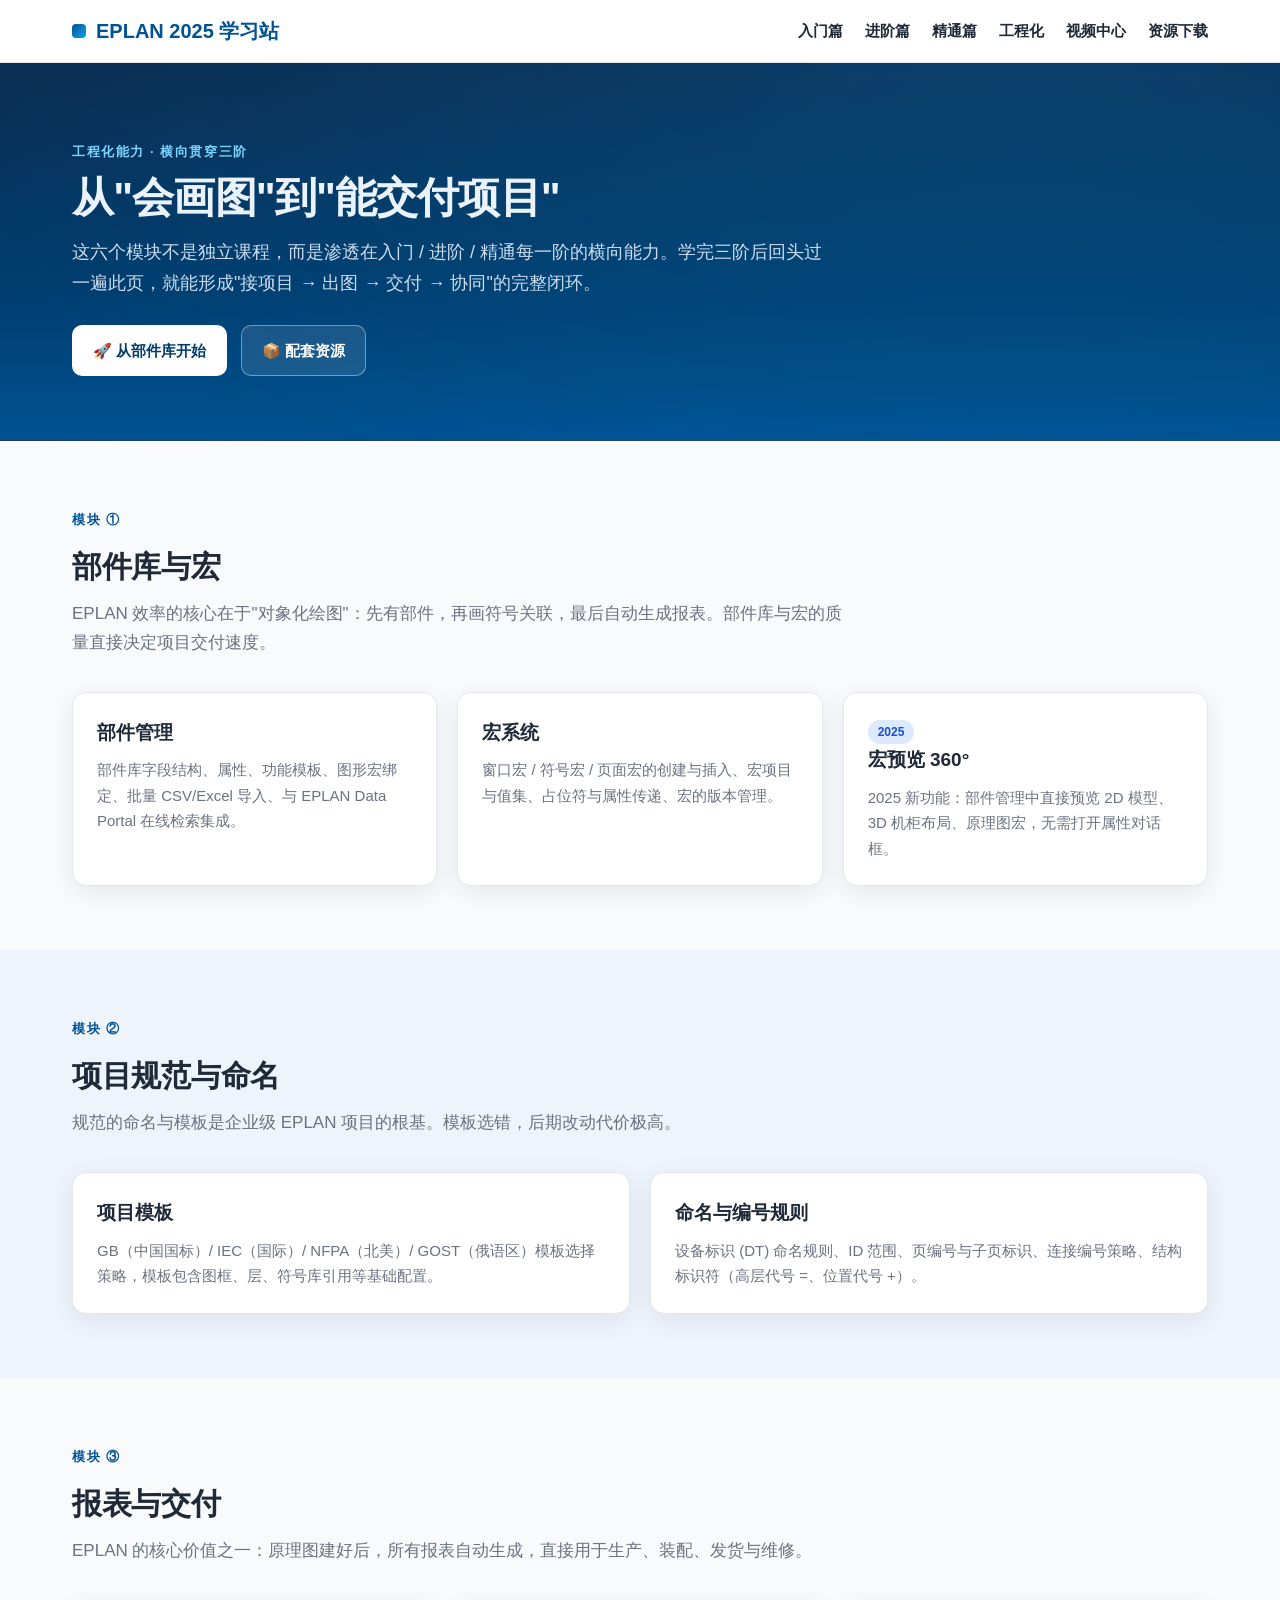
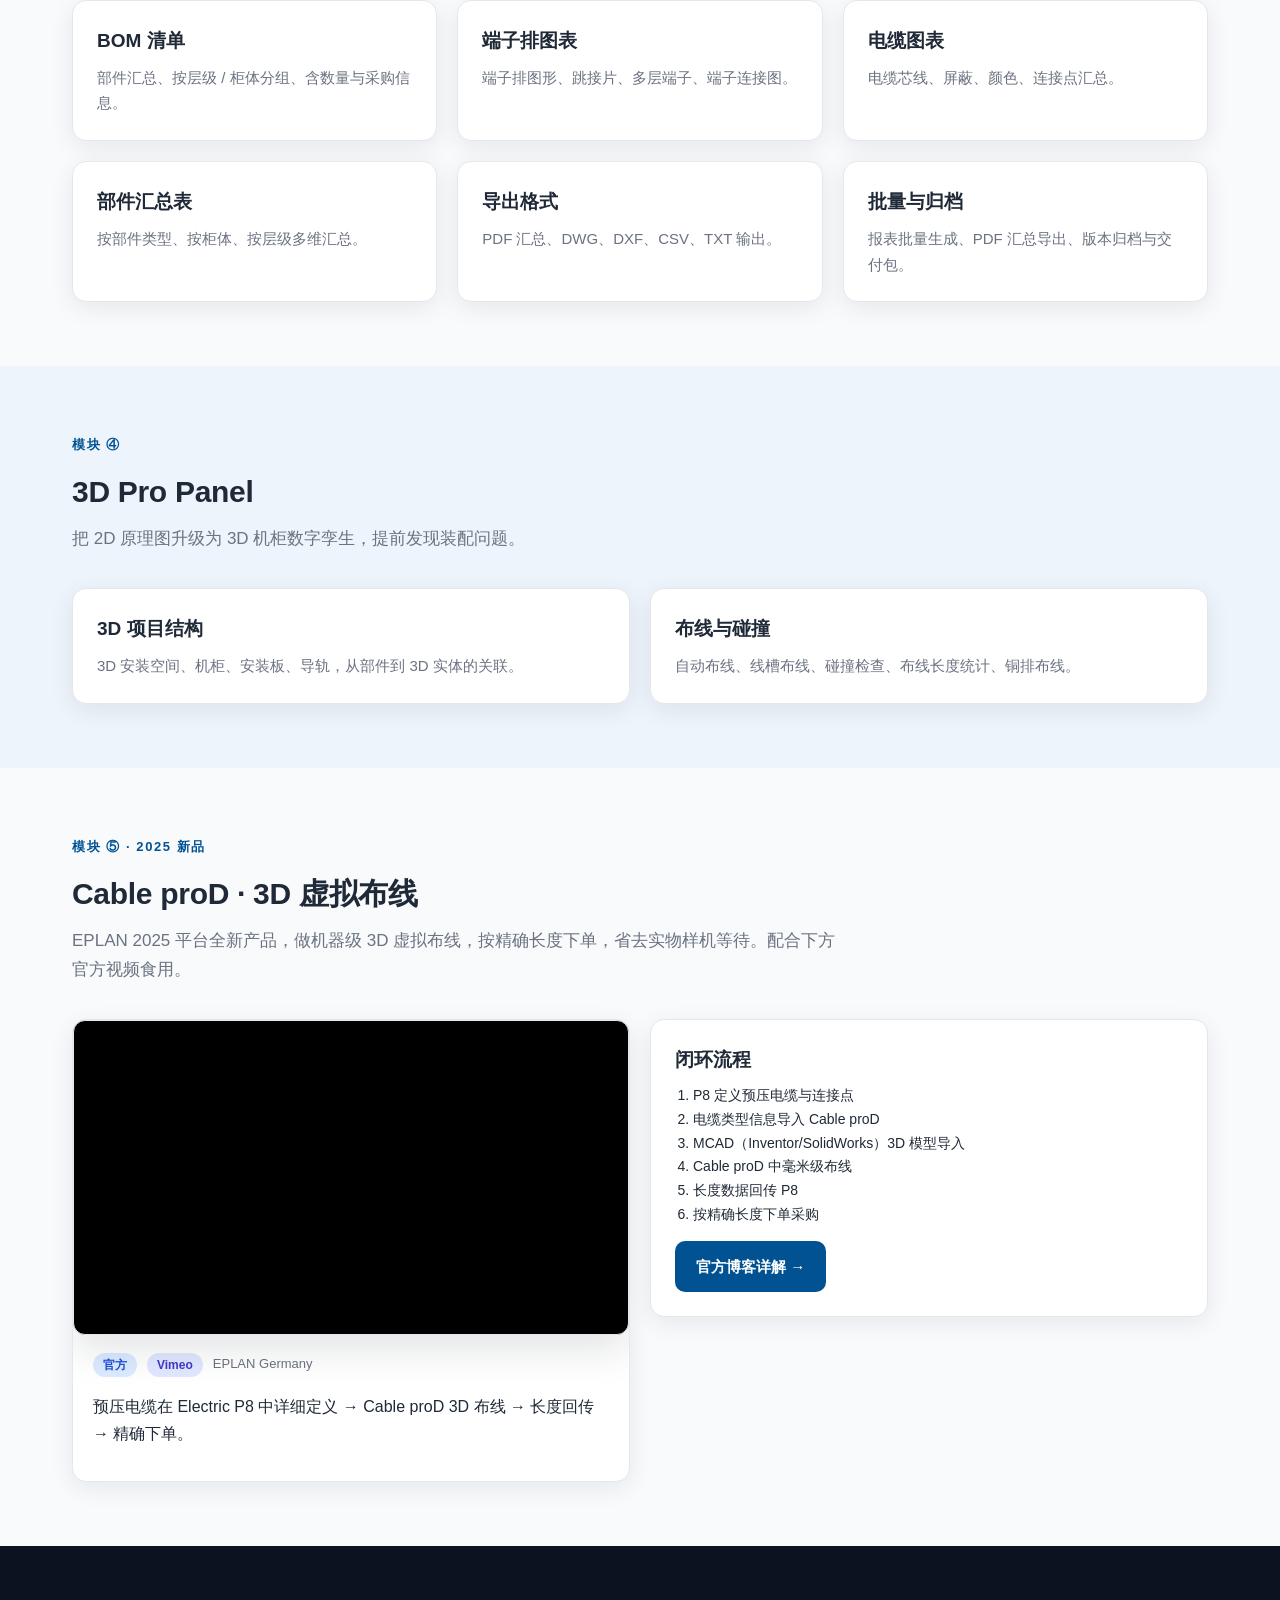
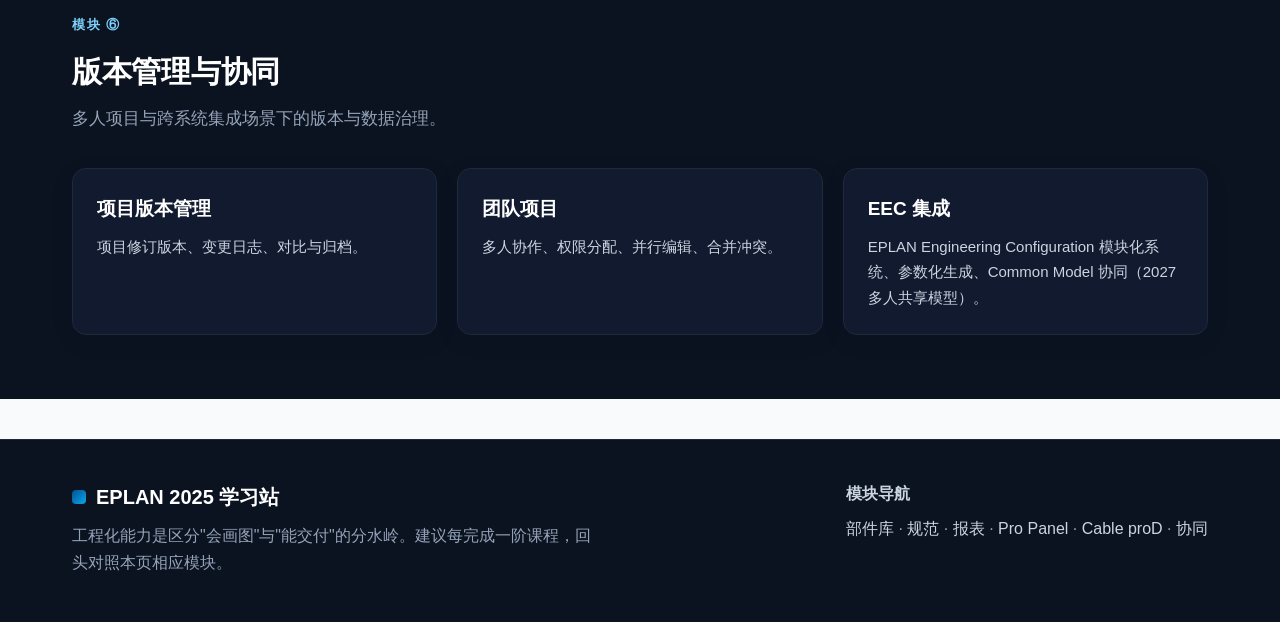
==== engineering/index.html @ db2e92e4 "init: EPLAN 2025 学习站 参照 tia-learn-site.onrender.com 范式构建的 EPLAN Electric P8 2025 静态学习站点，三阶主线(入门/进阶/精" ====
<!DOCTYPE html>
<html lang="zh-CN">
<head>
<meta charset="UTF-8">
<meta name="viewport" content="width=device-width, initial-scale=1.0">
<title>工程化能力 · EPLAN 2025 学习站</title>
<link rel="stylesheet" href="../css/style.css">
</head>
<body>

<header class="nav">
  <div class="nav-inner">
    <a class="brand" href="../index.html"><span class="dot"></span>EPLAN 2025 学习站</a>
    <nav class="nav-links">
      <a href="../courses/beginner.html">入门篇</a>
      <a href="../courses/intermediate.html">进阶篇</a>
      <a href="../courses/advanced.html">精通篇</a>
      <a href="index.html">工程化</a>
      <a href="../videos/index.html">视频中心</a>
      <a href="../resources/index.html">资源下载</a>
    </nav>
  </div>
</header>

<section class="hero">
  <div class="wrap">
    <span class="eyebrow" style="color:#7dd3fc">工程化能力 · 横向贯穿三阶</span>
    <h1>从"会画图"到"能交付项目"</h1>
    <p>这六个模块不是独立课程，而是渗透在入门 / 进阶 / 精通每一阶的横向能力。学完三阶后回头过一遍此页，就能形成"接项目 → 出图 → 交付 → 协同"的完整闭环。</p>
    <div class="cta">
      <a class="btn btn-primary" href="#parts">🚀 从部件库开始</a>
      <a class="btn btn-ghost" href="../resources/index.html">📦 配套资源</a>
    </div>
  </div>
</section>

<main>

  <section class="section" id="parts">
    <div class="wrap">
      <span class="eyebrow">模块 ①</span>
      <h2>部件库与宏</h2>
      <p class="lead">EPLAN 效率的核心在于"对象化绘图"：先有部件，再画符号关联，最后自动生成报表。部件库与宏的质量直接决定项目交付速度。</p>
      <div class="grid g3">
        <div class="card">
          <h3>部件管理</h3>
          <p>部件库字段结构、属性、功能模板、图形宏绑定、批量 CSV/Excel 导入、与 EPLAN Data Portal 在线检索集成。</p>
        </div>
        <div class="card">
          <h3>宏系统</h3>
          <p>窗口宏 / 符号宏 / 页面宏的创建与插入、宏项目与值集、占位符与属性传递、宏的版本管理。</p>
        </div>
        <div class="card">
          <span class="badge official">2025</span>
          <h3>宏预览 360°</h3>
          <p>2025 新功能：部件管理中直接预览 2D 模型、3D 机柜布局、原理图宏，无需打开属性对话框。</p>
        </div>
      </div>
    </div>
  </section>

  <section class="section" id="spec" style="background:#eef4fb">
    <div class="wrap">
      <span class="eyebrow">模块 ②</span>
      <h2>项目规范与命名</h2>
      <p class="lead">规范的命名与模板是企业级 EPLAN 项目的根基。模板选错，后期改动代价极高。</p>
      <div class="grid g2">
        <div class="card">
          <h3>项目模板</h3>
          <p>GB（中国国标）/ IEC（国际）/ NFPA（北美）/ GOST（俄语区）模板选择策略，模板包含图框、层、符号库引用等基础配置。</p>
        </div>
        <div class="card">
          <h3>命名与编号规则</h3>
          <p>设备标识 (DT) 命名规则、ID 范围、页编号与子页标识、连接编号策略、结构标识符（高层代号 =、位置代号 +）。</p>
        </div>
      </div>
    </div>
  </section>

  <section class="section" id="report">
    <div class="wrap">
      <span class="eyebrow">模块 ③</span>
      <h2>报表与交付</h2>
      <p class="lead">EPLAN 的核心价值之一：原理图建好后，所有报表自动生成，直接用于生产、装配、发货与维修。</p>
      <div class="grid g3">
        <div class="card"><h3>BOM 清单</h3><p>部件汇总、按层级 / 柜体分组、含数量与采购信息。</p></div>
        <div class="card"><h3>端子排图表</h3><p>端子排图形、跳接片、多层端子、端子连接图。</p></div>
        <div class="card"><h3>电缆图表</h3><p>电缆芯线、屏蔽、颜色、连接点汇总。</p></div>
        <div class="card"><h3>部件汇总表</h3><p>按部件类型、按柜体、按层级多维汇总。</p></div>
        <div class="card"><h3>导出格式</h3><p>PDF 汇总、DWG、DXF、CSV、TXT 输出。</p></div>
        <div class="card"><h3>批量与归档</h3><p>报表批量生成、PDF 汇总导出、版本归档与交付包。</p></div>
      </div>
    </div>
  </section>

  <section class="section" id="propanel" style="background:#eef4fb">
    <div class="wrap">
      <span class="eyebrow">模块 ④</span>
      <h2>3D Pro Panel</h2>
      <p class="lead">把 2D 原理图升级为 3D 机柜数字孪生，提前发现装配问题。</p>
      <div class="grid g2">
        <div class="card"><h3>3D 项目结构</h3><p>3D 安装空间、机柜、安装板、导轨，从部件到 3D 实体的关联。</p></div>
        <div class="card"><h3>布线与碰撞</h3><p>自动布线、线槽布线、碰撞检查、布线长度统计、铜排布线。</p></div>
      </div>
    </div>
  </section>

  <section class="section" id="cable">
    <div class="wrap">
      <span class="eyebrow">模块 ⑤ · 2025 新品</span>
      <h2>Cable proD · 3D 虚拟布线</h2>
      <p class="lead">EPLAN 2025 平台全新产品，做机器级 3D 虚拟布线，按精确长度下单，省去实物样机等待。配合下方官方视频食用。</p>
      <div class="grid g2" style="grid-template-columns:1fr 1fr;align-items:start">
        <div class="video-card">
          <div class="video-frame">
            <iframe src="https://player.vimeo.com/video/1012789721?dnt=1"
              title="EPLAN 2025 预压电缆"
              allow="autoplay; fullscreen; picture-in-picture; encrypted-media"
              allowfullscreen></iframe>
          </div>
          <div class="body">
            <div class="meta">
              <span class="badge official">官方</span>
              <span class="badge vimeo">Vimeo</span>
              <span>EPLAN Germany</span>
            </div>
            <p>预压电缆在 Electric P8 中详细定义 → Cable proD 3D 布线 → 长度回传 → 精确下单。</p>
          </div>
        </div>
        <div class="card">
          <h3>闭环流程</h3>
          <ol style="margin:8px 0 0;padding-left:18px;font-size:14px">
            <li>P8 定义预压电缆与连接点</li>
            <li>电缆类型信息导入 Cable proD</li>
            <li>MCAD（Inventor/SolidWorks）3D 模型导入</li>
            <li>Cable proD 中毫米级布线</li>
            <li>长度数据回传 P8</li>
            <li>按精确长度下单采购</li>
          </ol>
          <p style="margin-top:14px"><a class="btn btn-brand" href="https://www.eplan.com/de-de/blog/software/whats-new-eplan-plattform-2025-clever-verbinden-und-verkabeln" target="_blank">官方博客详解 →</a></p>
        </div>
      </div>
    </div>
  </section>

  <section class="section" id="vcs" style="background:#0b1220;color:#e2e8f0">
    <div class="wrap">
      <span class="eyebrow" style="color:#7dd3fc">模块 ⑥</span>
      <h2 style="color:#fff">版本管理与协同</h2>
      <p class="lead" style="color:#94a3b8">多人项目与跨系统集成场景下的版本与数据治理。</p>
      <div class="grid g3">
        <div class="card" style="background:#111a2e;border-color:#1f2937"><h3 style="color:#fff">项目版本管理</h3><p style="color:#cbd5e1">项目修订版本、变更日志、对比与归档。</p></div>
        <div class="card" style="background:#111a2e;border-color:#1f2937"><h3 style="color:#fff">团队项目</h3><p style="color:#cbd5e1">多人协作、权限分配、并行编辑、合并冲突。</p></div>
        <div class="card" style="background:#111a2e;border-color:#1f2937"><h3 style="color:#fff">EEC 集成</h3><p style="color:#cbd5e1">EPLAN Engineering Configuration 模块化系统、参数化生成、Common Model 协同（2027 多人共享模型）。</p></div>
      </div>
    </div>
  </section>

</main>

<footer class="footer">
  <div class="wrap">
    <div>
      <a class="brand" href="../index.html" style="color:#fff"><span class="dot"></span>EPLAN 2025 学习站</a>
      <p style="margin-top:8px;max-width:520px">工程化能力是区分"会画图"与"能交付"的分水岭。建议每完成一阶课程，回头对照本页相应模块。</p>
    </div>
    <div>
      <p style="margin:0 0 8px;font-weight:700;color:#cbd5e1">模块导航</p>
      <p style="margin:0"><a href="#parts">部件库</a> · <a href="#spec">规范</a> · <a href="#report">报表</a> · <a href="#propanel">Pro Panel</a> · <a href="#cable">Cable proD</a> · <a href="#vcs">协同</a></p>
    </div>
  </div>
</footer>

</body>
</html>
---- css/style.css ----
/* EPLAN 2025 学习站 · 统一样式 */
:root{
  --brand:#005293;        /* EPLAN 品牌蓝 */
  --brand-dark:#003d6e;
  --ink:#1f2937;          /* 工程灰 */
  --muted:#6b7280;
  --line:#e5e7eb;
  --bg:#f8fafc;
  --card:#ffffff;
  --accent:#0ea5e9;
  --配套:#16a34a;          /* 配套标记绿 */
  --配套-bg:#dcfce7;
  --warn:#d97706;
  --radius:14px;
  --shadow:0 6px 24px rgba(15,23,42,.08);
  --shadow-lg:0 14px 40px rgba(15,23,42,.12);
}
*{box-sizing:border-box}
html{scroll-behavior:smooth}
body{
  margin:0;
  font-family:"PingFang SC","Microsoft YaHei","Segoe UI",Roboto,-apple-system,BlinkMacSystemFont,sans-serif;
  color:var(--ink);
  background:var(--bg);
  line-height:1.7;
  -webkit-font-smoothing:antialiased;
}
a{color:var(--brand);text-decoration:none}
a:hover{color:var(--brand-dark);text-decoration:underline}
img{max-width:100%;display:block}
code,pre,.mono{font-family:"JetBrains Mono","Consolas","Courier New",monospace}

/* 顶部导航 */
.nav{
  position:sticky;top:0;z-index:50;
  background:rgba(255,255,255,.92);
  backdrop-filter:saturate(180%) blur(10px);
  border-bottom:1px solid var(--line);
}
.nav-inner{
  max-width:1180px;margin:0 auto;padding:14px 22px;
  display:flex;align-items:center;gap:26px;
}
.brand{display:flex;align-items:center;gap:10px;font-weight:800;font-size:20px;color:var(--brand)}
.brand .dot{width:14px;height:14px;border-radius:4px;background:linear-gradient(135deg,var(--brand),var(--accent))}
.nav-links{display:flex;gap:22px;margin-left:auto;flex-wrap:wrap}
.nav-links a{color:var(--ink);font-weight:600;font-size:15px}
.nav-links a:hover{color:var(--brand);text-decoration:none}

/* 通用容器 */
.wrap{max-width:1180px;margin:0 auto;padding:0 22px}
.section{padding:64px 0}
.section h2{font-size:30px;margin:0 0 8px;letter-spacing:-.01em}
.section .lead{color:var(--muted);font-size:17px;margin:0 0 34px;max-width:780px}
.eyebrow{display:inline-block;color:var(--brand);font-weight:700;letter-spacing:.12em;font-size:13px;text-transform:uppercase;margin-bottom:10px}

/* Hero */
.hero{
  background:
    radial-gradient(1200px 500px at 80% -10%,rgba(14,165,233,.18),transparent),
    linear-gradient(180deg,#0a2a4f 0%,var(--brand-dark) 60%,var(--brand) 100%);
  color:#eaf2fb;
  padding:74px 0 64px;
  border-bottom:1px solid rgba(255,255,255,.08);
}
.hero h1{font-size:42px;line-height:1.2;margin:0 0 14px;max-width:880px;letter-spacing:-.02em}
.hero p{font-size:18px;color:#cdddf0;margin:0 0 26px;max-width:760px}
.hero .cta{display:flex;gap:14px;flex-wrap:wrap}
.btn{
  display:inline-flex;align-items:center;gap:8px;
  padding:12px 20px;border-radius:10px;font-weight:700;font-size:15px;
  border:1px solid transparent;cursor:pointer;text-decoration:none;
  transition:transform .15s,box-shadow .15s;
}
.btn:hover{text-decoration:none;transform:translateY(-1px)}
.btn-primary{background:#fff;color:var(--brand-dark)}
.btn-primary:hover{box-shadow:0 10px 24px rgba(0,0,0,.25)}
.btn-ghost{background:rgba(255,255,255,.1);color:#fff;border-color:rgba(255,255,255,.4)}
.btn-ghost:hover{background:rgba(255,255,255,.18)}
.btn-brand{background:var(--brand);color:#fff}
.btn-brand:hover{background:var(--brand-dark)}

/* 统计条 */
.stats{display:flex;gap:34px;flex-wrap:wrap;margin-top:34px}
.stats .num{font-size:30px;font-weight:800;color:#fff}
.stats .lbl{font-size:13px;color:#bcd2ea}

/* 卡片网格 */
.grid{display:grid;gap:20px}
.g3{grid-template-columns:repeat(3,1fr)}
.g2{grid-template-columns:repeat(2,1fr)}
.card{
  background:var(--card);border:1px solid var(--line);border-radius:var(--radius);
  padding:24px;box-shadow:var(--shadow);transition:transform .18s,box-shadow .18s;
}
.card:hover{transform:translateY(-3px);box-shadow:var(--shadow-lg)}
.card h3{margin:0 0 8px;font-size:19px}
.card p{margin:0;color:var(--muted);font-size:15px}
.card .tag{display:inline-block;font-size:12px;font-weight:700;color:var(--配套);background:var(--配套-bg);padding:2px 10px;border-radius:999px;margin-bottom:10px}
.card .num-badge{display:inline-flex;align-items:center;justify-content:center;width:34px;height:34px;border-radius:9px;background:var(--brand);color:#fff;font-weight:800;margin-bottom:12px}

/* 三阶主线 */
.stage{
  border-left:4px solid var(--brand);padding:6px 0 6px 22px;margin-bottom:26px;
}
.stage .title{display:flex;align-items:center;gap:12px;flex-wrap:wrap}
.stage h3{margin:0;font-size:22px}
.stage .meta{color:var(--muted);font-size:14px}
.stage ul{margin:12px 0 0;padding-left:18px}
.stage li{margin:6px 0}
.stage .配套-mark{color:var(--配套);font-weight:700;font-size:13px}

/* 工程化能力横向模块 */
.eng-grid{display:grid;grid-template-columns:repeat(4,1fr);gap:16px}
.eng-card{
  background:var(--card);border:1px solid var(--line);border-radius:12px;padding:20px;text-align:center;
  transition:transform .15s,box-shadow .15s;
}
.eng-card:hover{transform:translateY(-2px);box-shadow:var(--shadow)}
.eng-card .ico{font-size:30px;margin-bottom:8px}
.eng-card h4{margin:6px 0 4px;font-size:15px}
.eng-card p{margin:0;font-size:13px;color:var(--muted)}

/* 视频区 */
.video-frame{
  position:relative;width:100%;padding-top:56.25%;border-radius:12px;overflow:hidden;
  background:#000;box-shadow:var(--shadow-lg);border:1px solid var(--line);
}
.video-frame iframe{position:absolute;inset:0;width:100%;height:100%;border:0}
.video-card{background:var(--card);border:1px solid var(--line);border-radius:var(--radius);overflow:hidden;box-shadow:var(--shadow)}
.video-card .body{padding:18px 20px}
.video-card h3{margin:0 0 6px;font-size:18px}
.video-card .meta{display:flex;gap:10px;flex-wrap:wrap;color:var(--muted);font-size:13px;margin-bottom:10px}
.badge{display:inline-block;font-size:12px;font-weight:700;padding:2px 10px;border-radius:999px}
.badge.official{background:#dbeafe;color:#1d4ed8}
.badge.bili{background:#ffe4e6;color:#be123c}
.badge.yt{background:#fee2e2;color:#b91c1c}
.badge.vimeo{background:#e0e7ff;color:#4338ca}
.badge.配套{background:var(--配套-bg);color:var(--配套)}

/* 章节时间戳列表 */
.chapters{margin-top:14px;border-top:1px dashed var(--line);padding-top:12px}
.chapters li{margin:6px 0;font-size:14px;color:var(--ink);cursor:pointer}
.chapters li:hover{color:var(--brand)}
.chapters .t{display:inline-block;width:60px;color:var(--muted);font-family:"JetBrains Mono",monospace;font-size:13px}

/* 播放列表 */
.playlist{display:flex;flex-direction:column;gap:10px}
.playlist .item{
  display:flex;gap:12px;padding:10px 12px;border:1px solid var(--line);border-radius:10px;background:#fff;cursor:pointer;
  transition:background .15s,border-color .15s;
}
.playlist .item:hover{background:#f1f5f9;border-color:var(--brand)}
.playlist .item.active{background:#eff6ff;border-color:var(--brand)}
.playlist .item .idx{font-weight:800;color:var(--brand);min-width:26px}
.playlist .item .ttl{font-weight:600;font-size:14px}
.playlist .item .dur{color:var(--muted);font-size:12px;margin-left:auto}

/* 引导卡片（外链课程） */
.link-card{
  display:flex;gap:16px;align-items:flex-start;background:#fff;border:1px solid var(--line);
  border-radius:12px;padding:18px 20px;transition:transform .15s,box-shadow .15s;
}
.link-card:hover{transform:translateY(-2px);box-shadow:var(--shadow)}
.link-card .ico{font-size:28px}
.link-card h4{margin:0 0 4px}
.link-card p{margin:0;color:var(--muted);font-size:14px}

/* 页脚 */
.footer{background:#0b1220;color:#94a3b8;padding:40px 0 30px;margin-top:40px;border-top:1px solid #1f2937}
.footer a{color:#cbd5e1}
.footer .wrap{display:flex;justify-content:space-between;gap:20px;flex-wrap:wrap}
.footer small{display:block;margin-top:18px;color:#475569}

/* 标签切换 */
.tabs{display:flex;gap:8px;flex-wrap:wrap;margin-bottom:22px}
.tab{
  padding:9px 16px;border-radius:999px;border:1px solid var(--line);background:#fff;cursor:pointer;
  font-weight:600;font-size:14px;color:var(--ink);transition:all .15s;
}
.tab.active{background:var(--brand);color:#fff;border-color:var(--brand)}
.tab:hover{border-color:var(--brand)}
.panel{display:none}
.panel.active{display:block}

/* 响应式 */
@media (max-width:1024px){
  .g3{grid-template-columns:repeat(2,1fr)}
  .eng-grid{grid-template-columns:repeat(2,1fr)}
}
@media (max-width:768px){
  .hero h1{font-size:30px}
  .hero p{font-size:16px}
  .g3,.g2,.eng-grid{grid-template-columns:1fr}
  .nav-inner{flex-wrap:wrap;gap:14px}
  .nav-links{margin-left:0;width:100%;justify-content:flex-start}
  .section h2{font-size:24px}
}
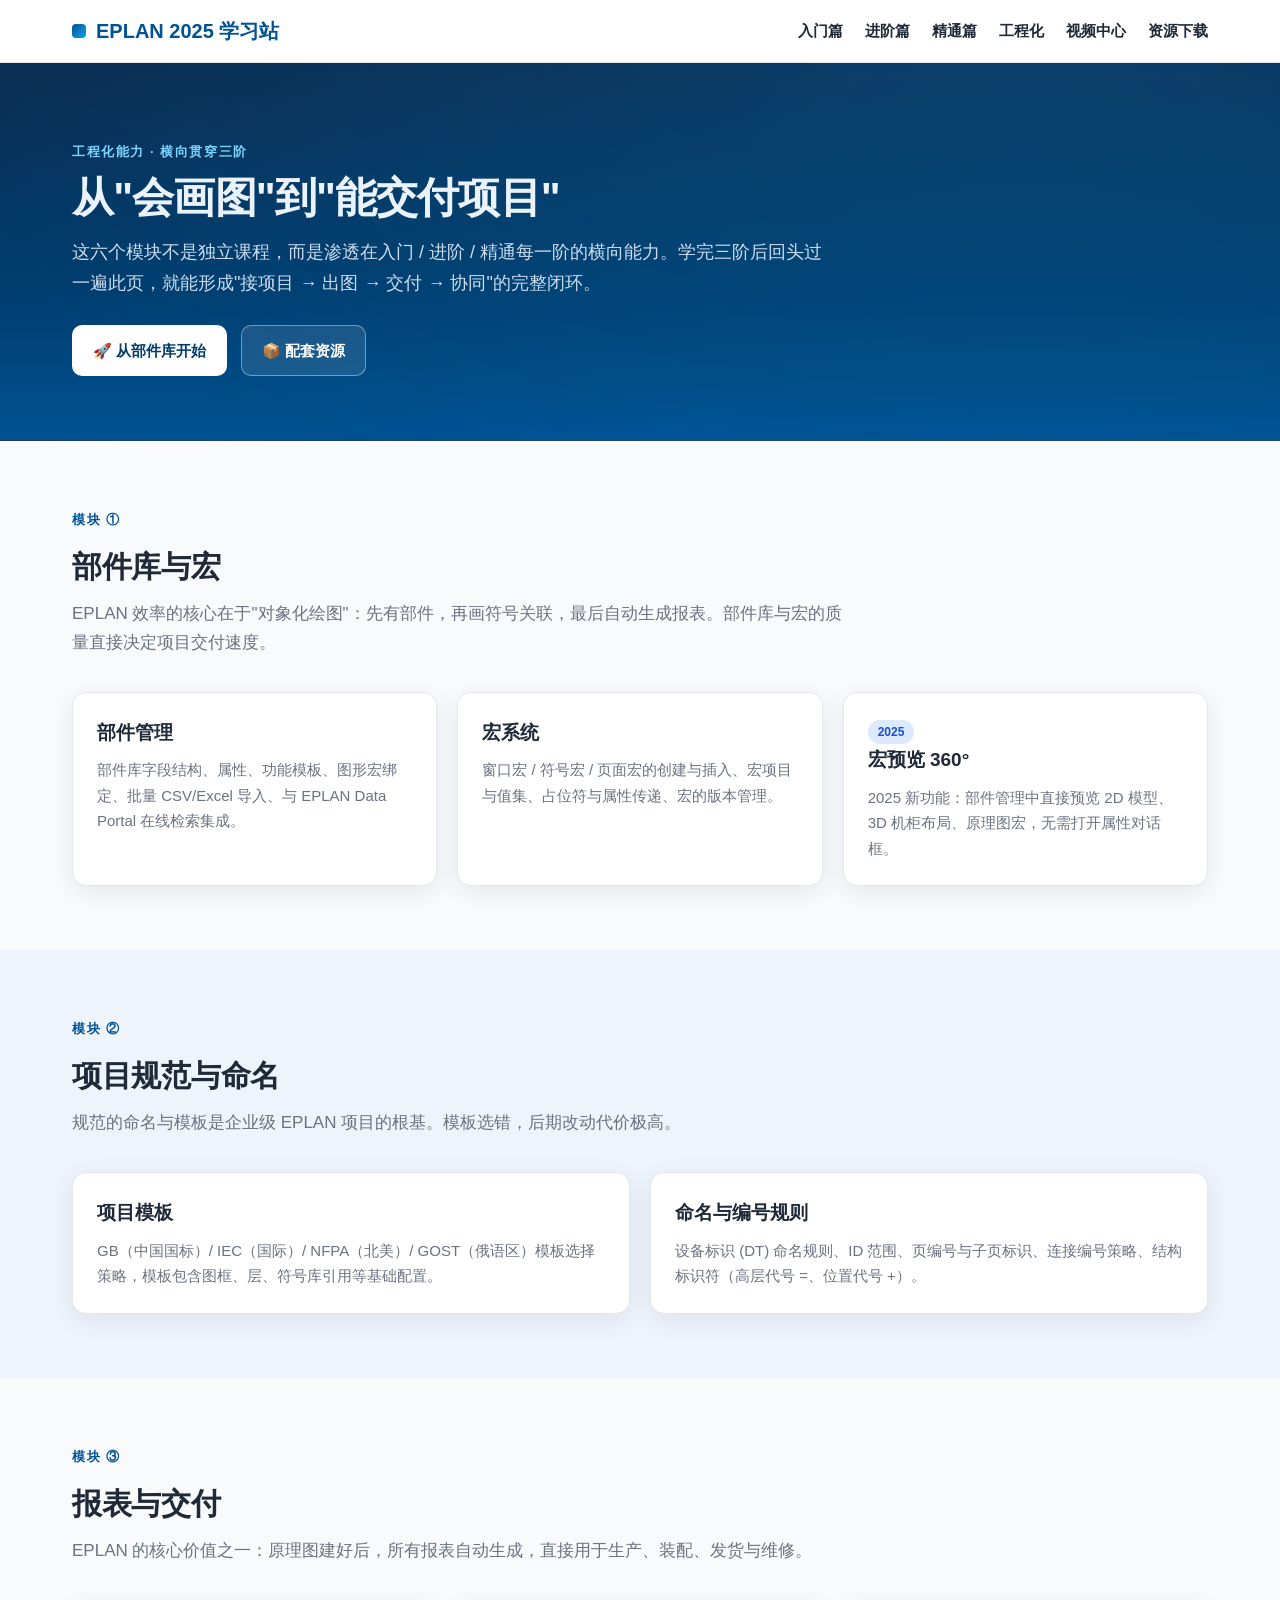
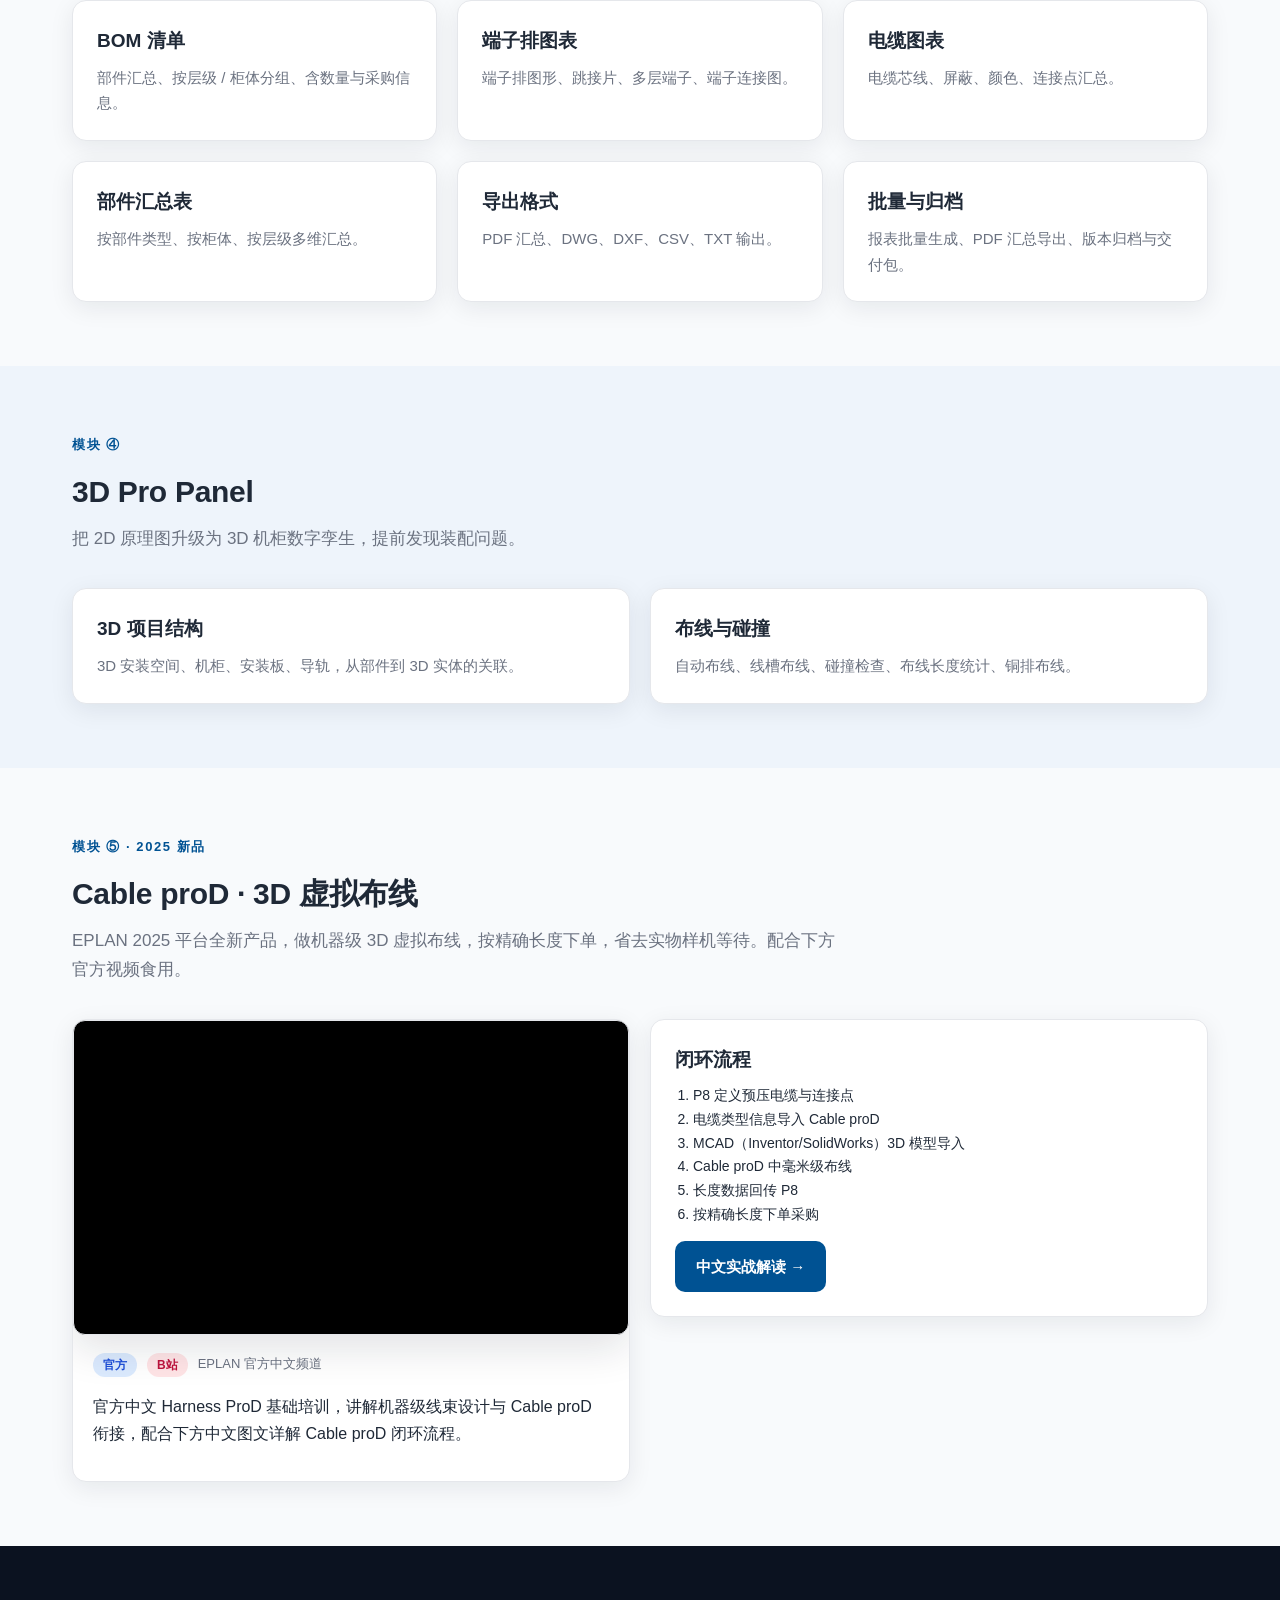
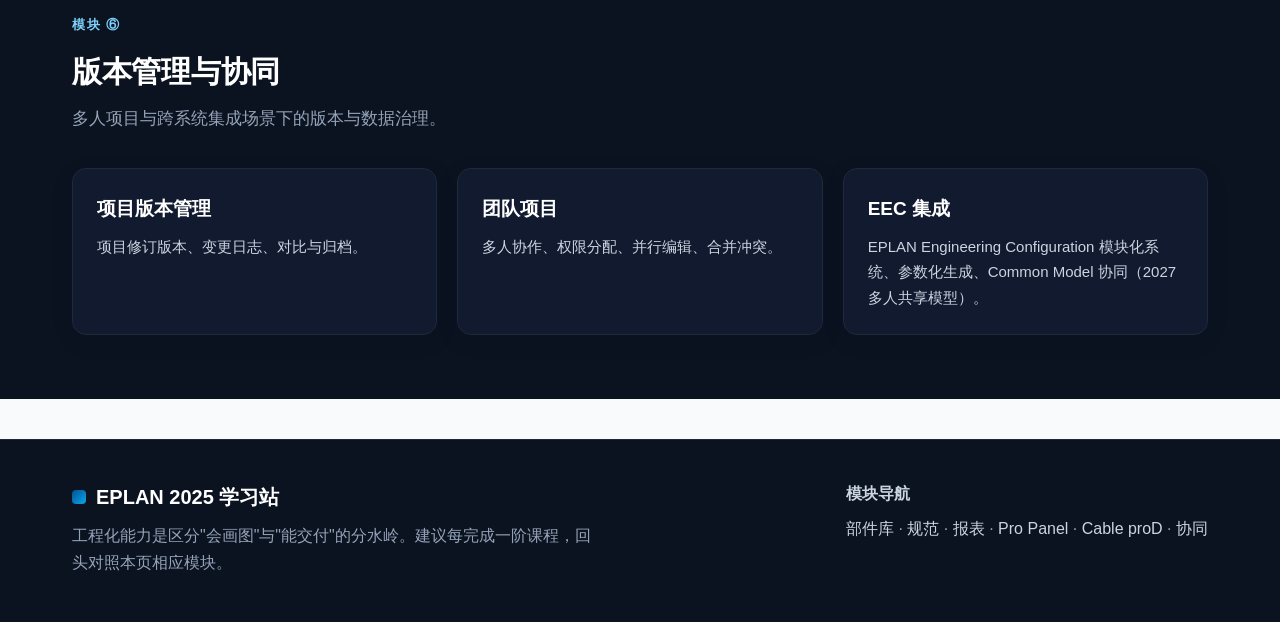
==== commit 994678f8: "feat: 视频全部平替为中文源 将日文(EPLAN Japan V2025)、英文(eplancenter/官方eLearning)、德文(Vimeo预压电缆)视频全部替换为中文B站视频源  新增7" ====
--- a/engineering/index.html
+++ b/engineering/index.html
@@ -113,18 +113,20 @@
       <div class="grid g2" style="grid-template-columns:1fr 1fr;align-items:start">
         <div class="video-card">
           <div class="video-frame">
-            <iframe src="https://player.vimeo.com/video/1012789721?dnt=1"
-              title="EPLAN 2025 预压电缆"
-              allow="autoplay; fullscreen; picture-in-picture; encrypted-media"
-              allowfullscreen></iframe>
+            <iframe src="//player.bilibili.com/player.html?bvid=BV1KV411n71M&page=1&high_quality=1&autoplay=0&muted=0"
+              title="EPLAN Harness ProD 基础培训（官方中文）"
+              allow="fullscreen; encrypted-media; autoplay; picture-in-picture"
+              allowfullscreen
+              scrolling="no"
+              sandbox="allow-scripts allow-same-origin allow-popups allow-forms allow-presentation"></iframe>
           </div>
           <div class="body">
             <div class="meta">
               <span class="badge official">官方</span>
-              <span class="badge vimeo">Vimeo</span>
-              <span>EPLAN Germany</span>
+              <span class="badge bili">B站</span>
+              <span>EPLAN 官方中文频道</span>
             </div>
-            <p>预压电缆在 Electric P8 中详细定义 → Cable proD 3D 布线 → 长度回传 → 精确下单。</p>
+            <p>官方中文 Harness ProD 基础培训，讲解机器级线束设计与 Cable proD 衔接，配合下方中文图文详解 Cable proD 闭环流程。</p>
           </div>
         </div>
         <div class="card">
@@ -137,7 +139,7 @@
             <li>长度数据回传 P8</li>
             <li>按精确长度下单采购</li>
           </ol>
-          <p style="margin-top:14px"><a class="btn btn-brand" href="https://www.eplan.com/de-de/blog/software/whats-new-eplan-plattform-2025-clever-verbinden-und-verkabeln" target="_blank">官方博客详解 →</a></p>
+          <p style="margin-top:14px"><a class="btn btn-brand" href="https://www.zincs.com.cn/dianqishejixinbiaoganeplan2025/" target="_blank">中文实战解读 →</a></p>
         </div>
       </div>
     </div>
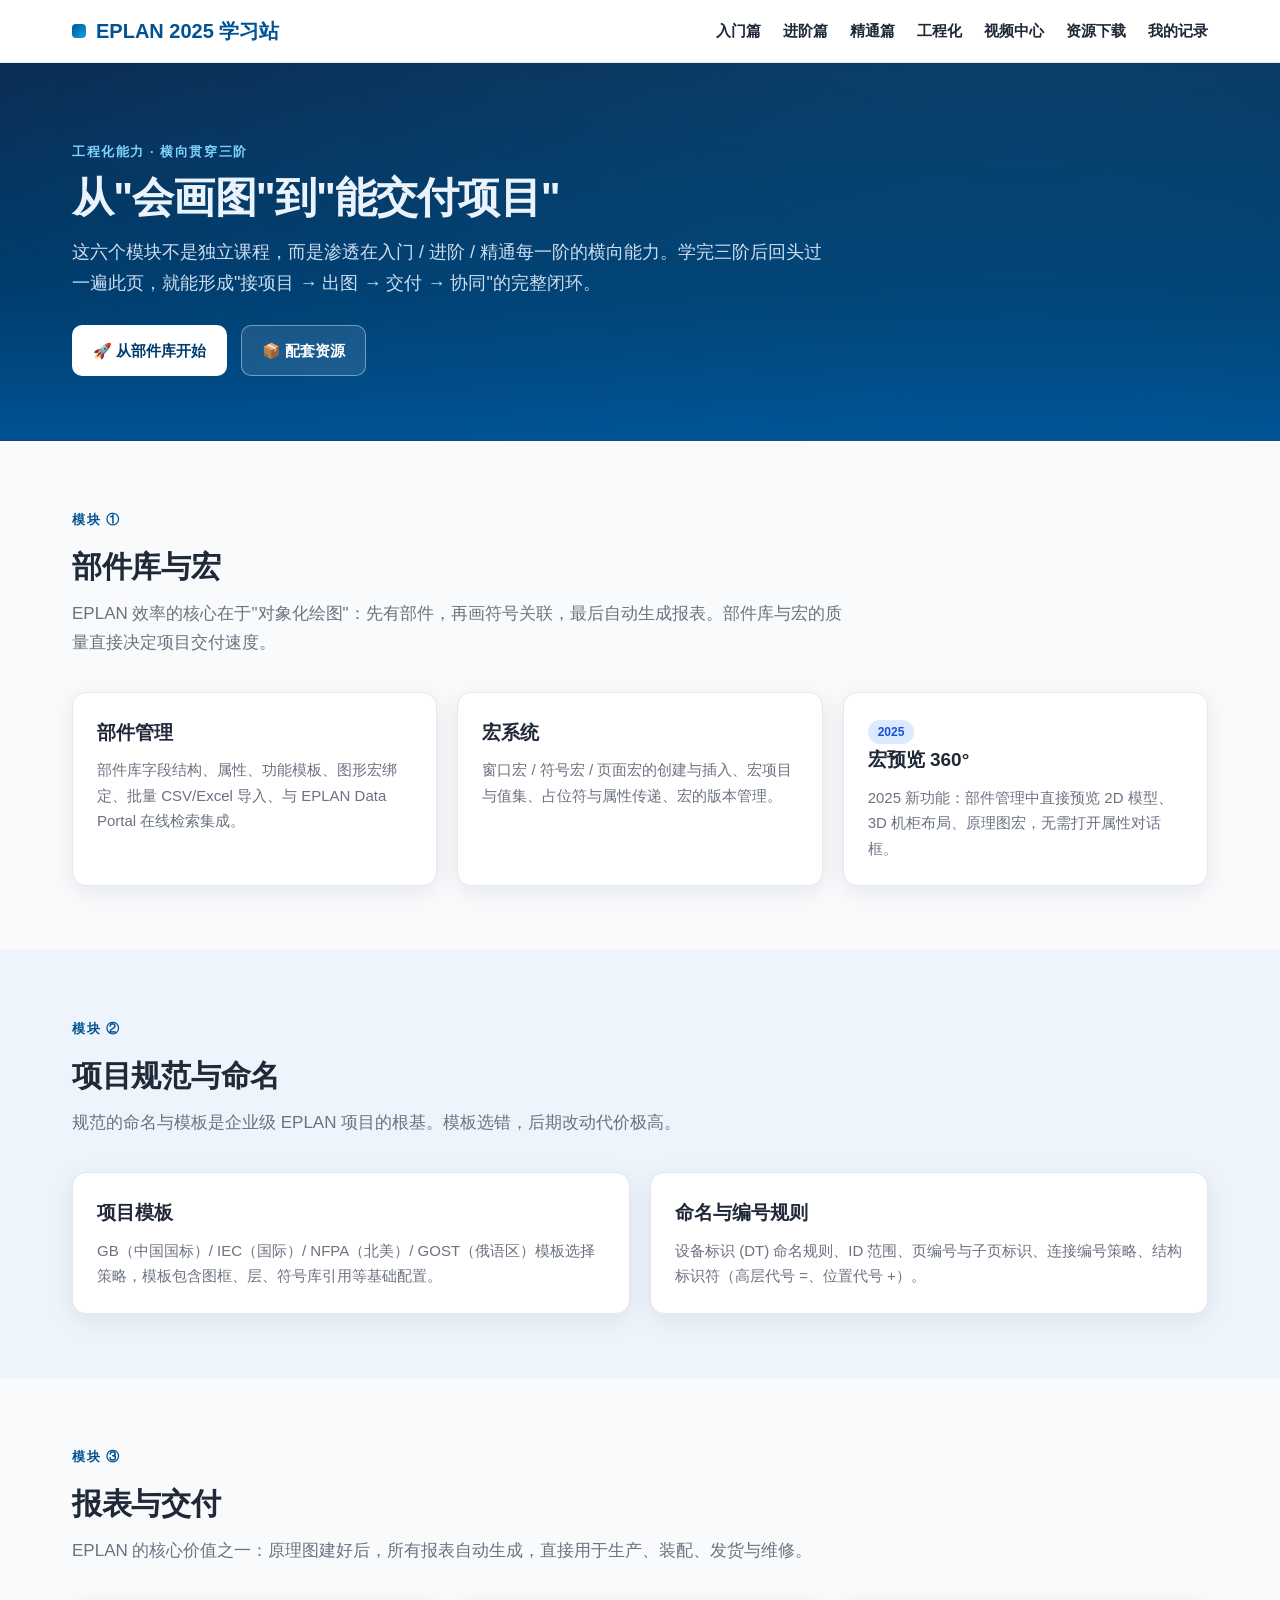
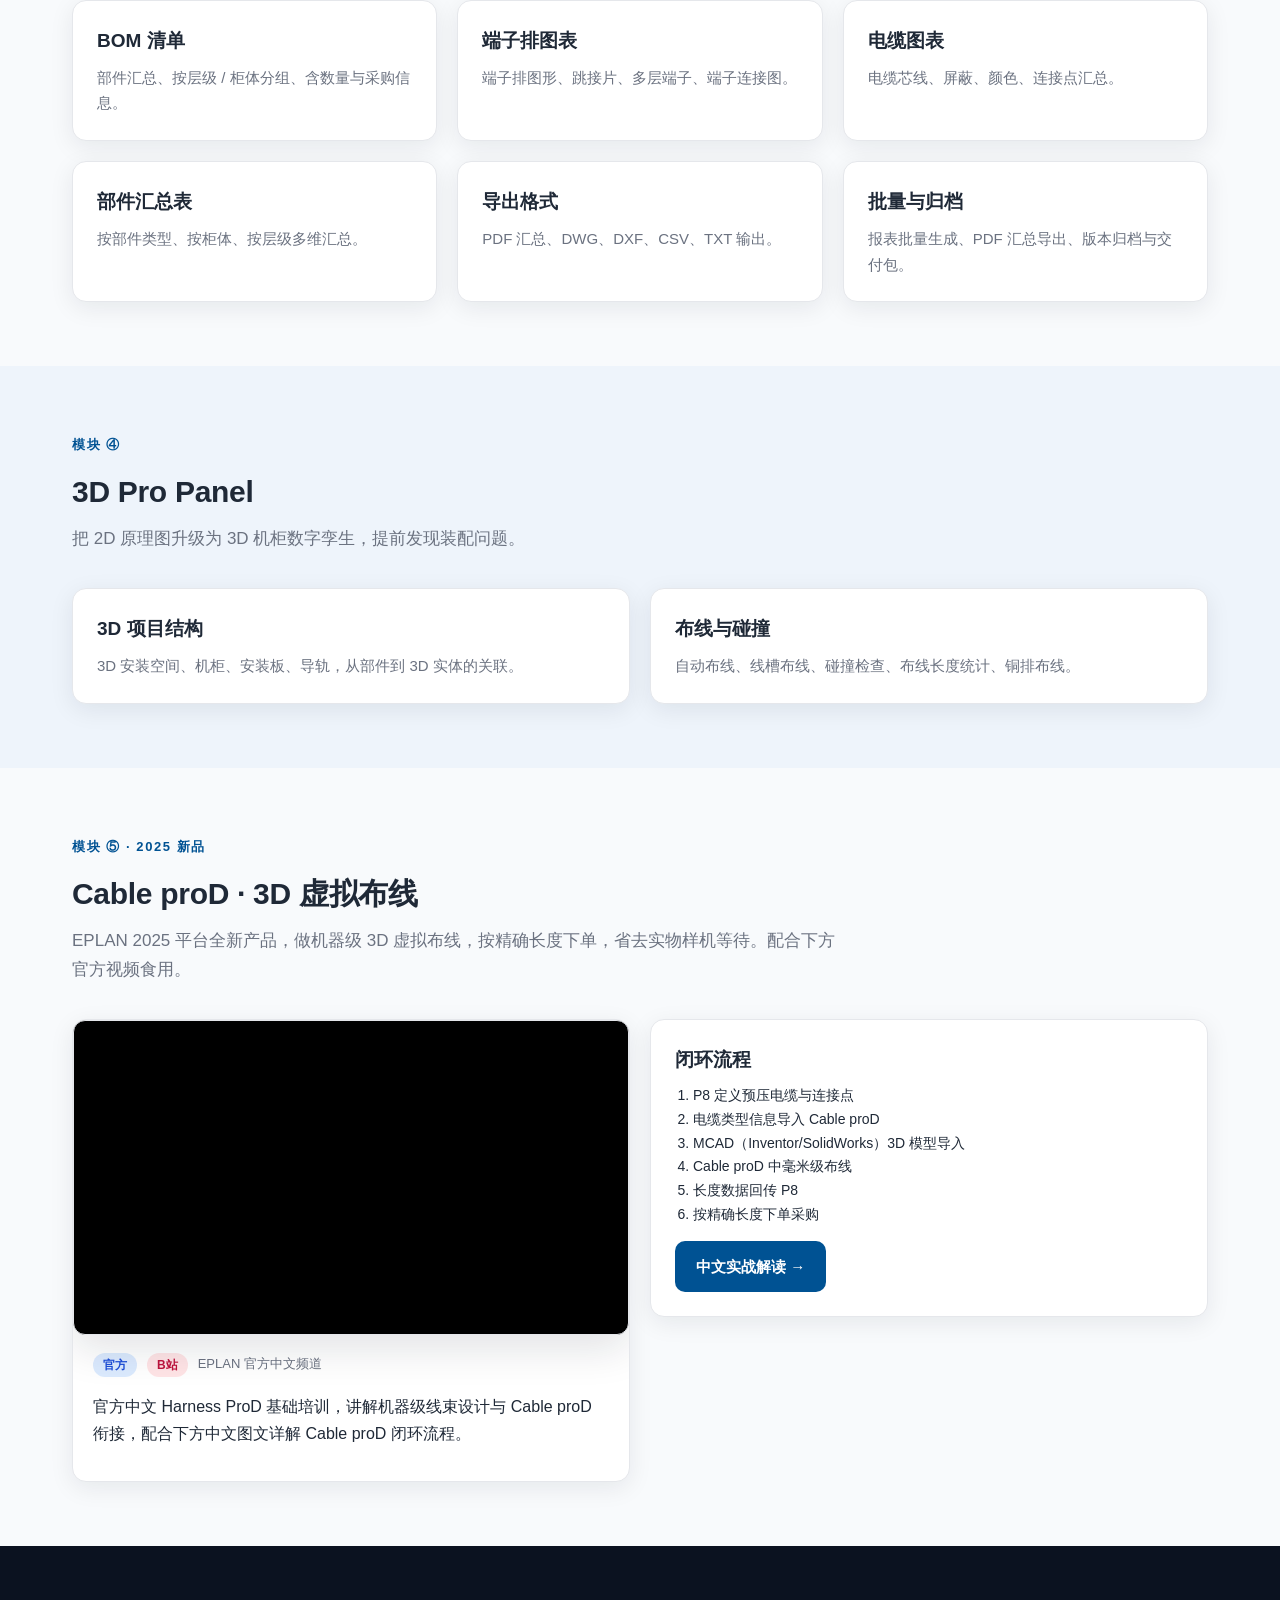
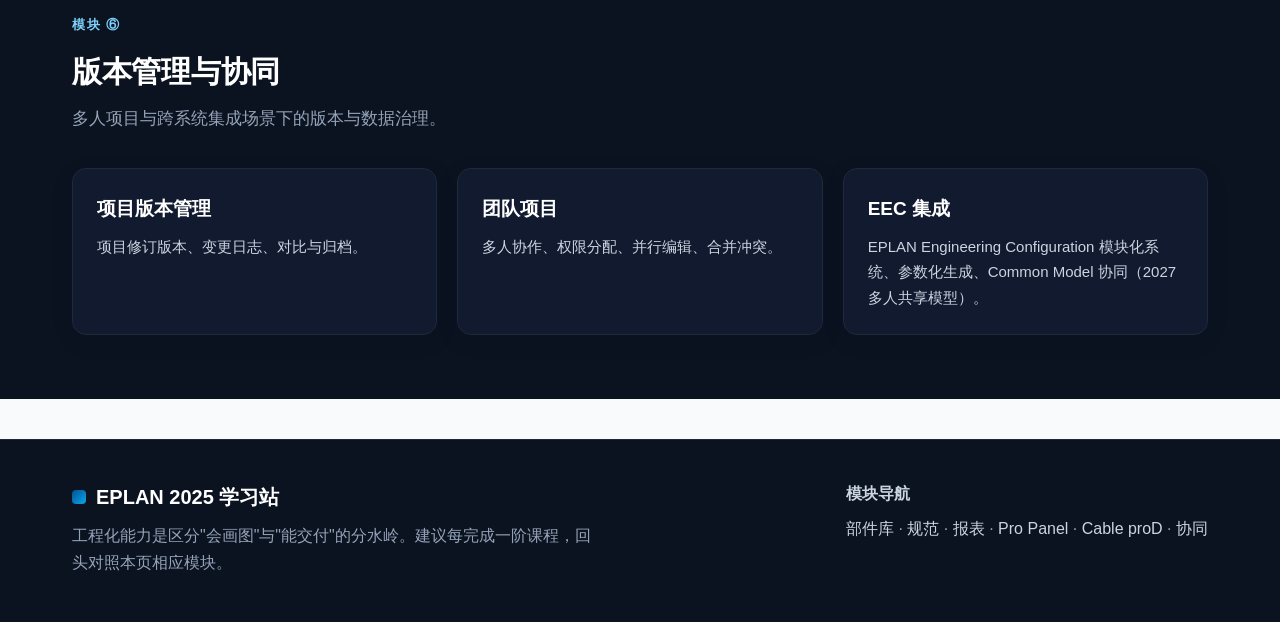
==== commit 4e84cffb: "feat: 新增浏览/观看记录功能 - 新增 js/history.js: localStorage 记录观看(视频)与浏览(页面)历史, 去重置顶, 相对时间格式, 清空API  - 新增 hist" ====
--- a/engineering/index.html
+++ b/engineering/index.html
@@ -18,6 +18,7 @@
       <a href="index.html">工程化</a>
       <a href="../videos/index.html">视频中心</a>
       <a href="../resources/index.html">资源下载</a>
+      <a href="../history.html">我的记录</a>
     </nav>
   </div>
 </header>
@@ -113,12 +114,11 @@
       <div class="grid g2" style="grid-template-columns:1fr 1fr;align-items:start">
         <div class="video-card">
           <div class="video-frame">
-            <iframe src="//player.bilibili.com/player.html?bvid=BV1KV411n71M&page=1&high_quality=1&autoplay=0&muted=0"
+            <iframe src="//player.bilibili.com/player.html?bvid=BV1KV411n71M&page=1&high_quality=1&danmaku=0&autoplay=0&muted=0"
               title="EPLAN Harness ProD 基础培训（官方中文）"
               allow="fullscreen; encrypted-media; autoplay; picture-in-picture"
               allowfullscreen
-              scrolling="no"
-              sandbox="allow-scripts allow-same-origin allow-popups allow-forms allow-presentation"></iframe>
+              scrolling="no"></iframe>
           </div>
           <div class="body">
             <div class="meta">
@@ -173,5 +173,7 @@
   </div>
 </footer>
 
+<script src="../js/history.js"></script>
+<script>EplanHistory.autoBrowse()</script>
 </body>
 </html>
--- a/css/style.css
+++ b/css/style.css
@@ -196,3 +196,19 @@
   .nav-links{margin-left:0;width:100%;justify-content:flex-start}
   .section h2{font-size:24px}
 }
+
+/* 我的记录页 */
+.hist-grid{display:grid;grid-template-columns:repeat(auto-fill,minmax(280px,1fr));gap:14px;margin-top:20px}
+.hist-card{display:flex;gap:14px;align-items:flex-start;background:#fff;border:1px solid var(--line);border-radius:12px;padding:16px;text-decoration:none;color:var(--ink);transition:box-shadow .2s,transform .2s,border-color .2s}
+.hist-card:hover{box-shadow:0 8px 24px rgba(0,82,147,.12);transform:translateY(-2px);border-color:var(--brand)}
+.hist-card .hc-ico{font-size:24px;line-height:1.4;flex-shrink:0}
+.hist-card .hc-main{flex:1;min-width:0}
+.hist-card .hc-title{font-weight:600;font-size:15px;color:var(--ink);margin-bottom:6px;line-height:1.4}
+.hist-card .hc-meta{display:flex;flex-wrap:wrap;gap:8px;font-size:12px;color:var(--muted);align-items:center}
+.hist-card .hc-meta .tag{background:rgba(0,82,147,.1);color:var(--brand);padding:2px 8px;border-radius:10px;font-weight:600}
+.hist-card .hc-meta .time{margin-left:auto}
+.hist-card.browse{align-items:center}
+.empty{padding:28px;text-align:center;color:var(--muted);background:rgba(255,255,255,.5);border:1px dashed var(--line);border-radius:12px}
+.empty a{color:var(--brand);font-weight:600}
+.btn-sm{padding:8px 14px;font-size:13px}
+.nav-links a[href*="history"]{font-weight:700}
